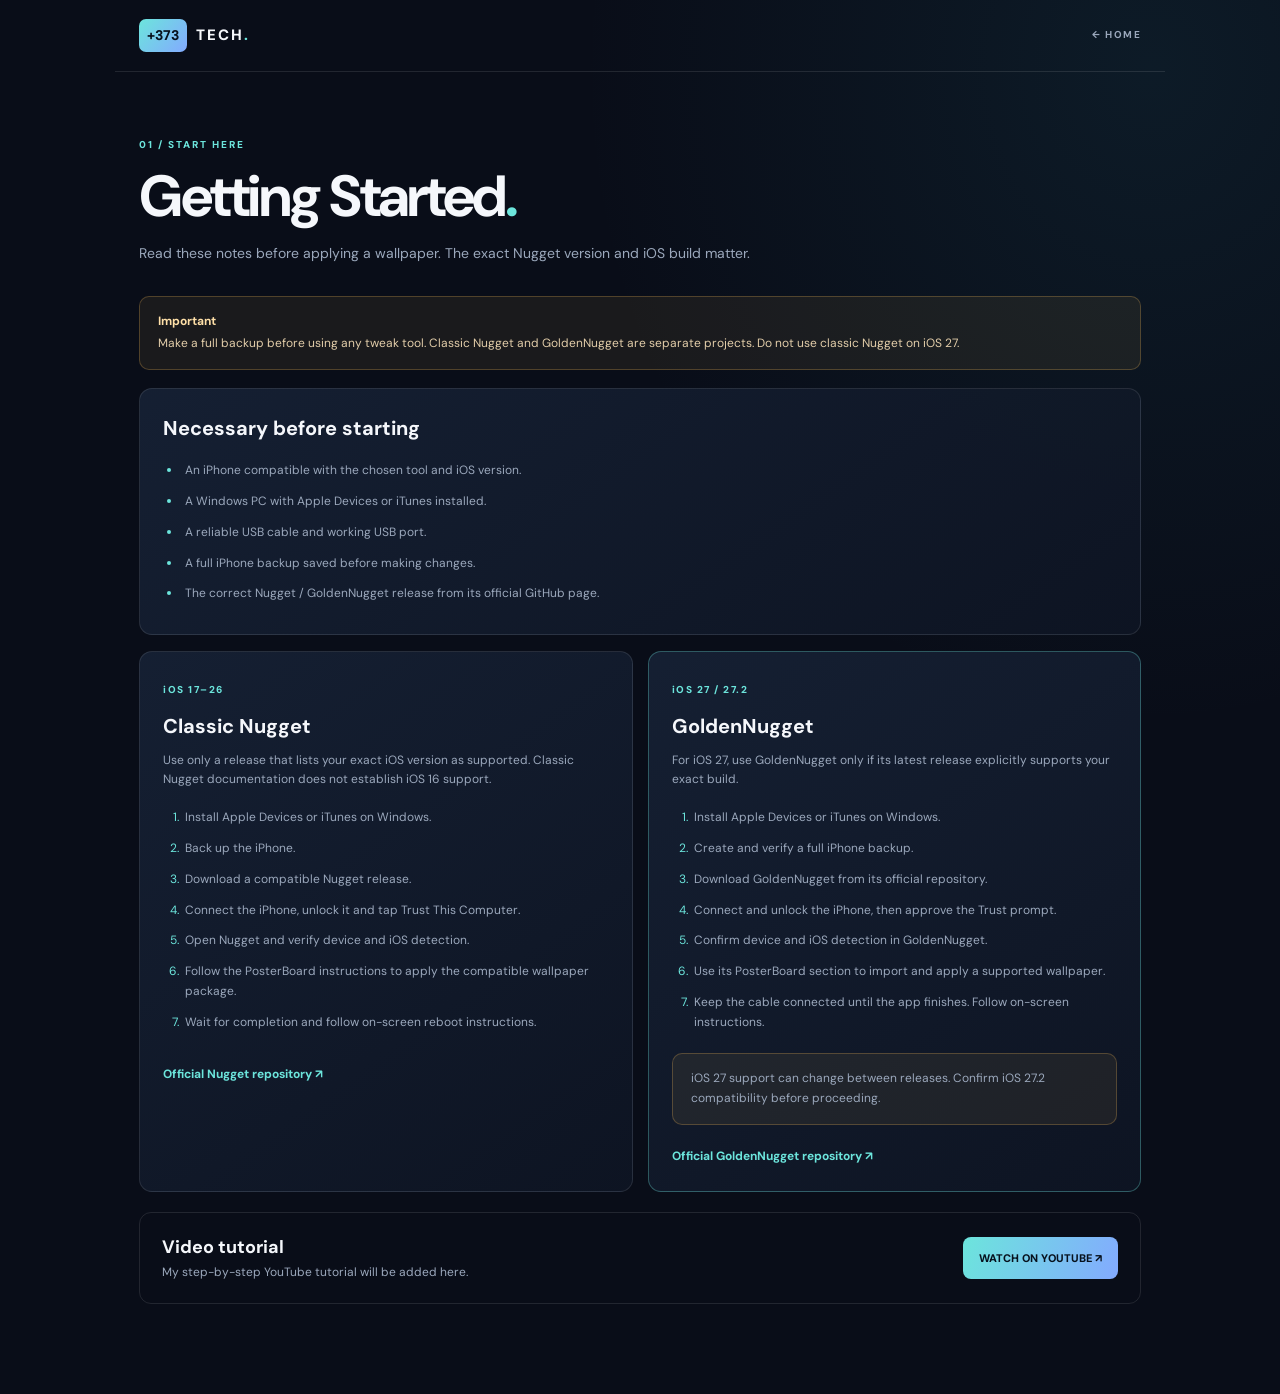
==== Getting_Started/index.html @ d276c44a "Add files via upload" ====
<!doctype html>
<html lang="en"><head><meta charset="utf-8"><meta name="viewport" content="width=device-width,initial-scale=1">
<meta name="theme-color" content="#090d18"><meta name="description" content="">
<title>Getting Started — +373 Tech</title><link rel="preconnect" href="https://fonts.googleapis.com"><link rel="preconnect" href="https://fonts.gstatic.com" crossorigin>
<link href="https://fonts.googleapis.com/css2?family=DM+Sans:wght@400;500;600;700;800&display=swap" rel="stylesheet"><link rel="stylesheet" href="style.css"></head><body><header class="topbar"><a class="brand" href="../index.html"><span class="brand-mark">+373</span><span class="brand-name">TECH<span class="dot">.</span></span></a><a class="back-link" href="../index.html">← HOME</a></header><main class="page"><p class="kicker">01 / START HERE</p><h1>Getting Started<span>.</span></h1><p class="lead">Read these notes before applying a wallpaper. The exact Nugget version and iOS build matter.</p>
<div class="warning"><strong>Important</strong>Make a full backup before using any tweak tool. Classic Nugget and GoldenNugget are separate projects. Do not use classic Nugget on iOS 27.</div>
<section class="panel"><h2>Necessary before starting</h2><ul><li>An iPhone compatible with the chosen tool and iOS version.</li><li>A Windows PC with Apple Devices or iTunes installed.</li><li>A reliable USB cable and working USB port.</li><li>A full iPhone backup saved before making changes.</li><li>The correct Nugget / GoldenNugget release from its official GitHub page.</li></ul></section>
<section class="guide-grid"><article class="panel"><span class="version">iOS 17–26</span><h2>Classic Nugget</h2><p>Use only a release that lists your exact iOS version as supported. Classic Nugget documentation does not establish iOS 16 support.</p><ol><li>Install Apple Devices or iTunes on Windows.</li><li>Back up the iPhone.</li><li>Download a compatible Nugget release.</li><li>Connect the iPhone, unlock it and tap Trust This Computer.</li><li>Open Nugget and verify device and iOS detection.</li><li>Follow the PosterBoard instructions to apply the compatible wallpaper package.</li><li>Wait for completion and follow on-screen reboot instructions.</li></ol><a class="text-link" href="https://github.com/leminlimez/Nugget" target="_blank">Official Nugget repository ↗</a></article>
<article class="panel featured"><span class="version">iOS 27 / 27.2</span><h2>GoldenNugget</h2><p>For iOS 27, use GoldenNugget only if its latest release explicitly supports your exact build.</p><ol><li>Install Apple Devices or iTunes on Windows.</li><li>Create and verify a full iPhone backup.</li><li>Download GoldenNugget from its official repository.</li><li>Connect and unlock the iPhone, then approve the Trust prompt.</li><li>Confirm device and iOS detection in GoldenNugget.</li><li>Use its PosterBoard section to import and apply a supported wallpaper.</li><li>Keep the cable connected until the app finishes. Follow on-screen instructions.</li></ol><p class="caution">iOS 27 support can change between releases. Confirm iOS 27.2 compatibility before proceeding.</p><a class="text-link" href="https://github.com/GoldenNugget-Team/GoldenNugget" target="_blank">Official GoldenNugget repository ↗</a></article></section>
<div class="video-panel"><div><h2>Video tutorial</h2><p>My step-by-step YouTube tutorial will be added here.</p></div><a class="action-button" href="https://www.youtube.com/" target="_blank">WATCH ON YOUTUBE ↗</a></div></main></body></html>
---- Getting_Started/style.css ----
*{box-sizing:border-box;margin:0;padding:0}:root{--bg:#090d18;--panel:#121c2d;--text:#f5f7fb;--muted:#9ba8bc;--line:rgba(255,255,255,.1);--cyan:#6ce5dc;--blue:#83aaff;--max:1050px}body{min-height:100vh;background:radial-gradient(ellipse at 90% 5%,rgba(42,128,150,.12),transparent 35%),var(--bg);font-family:'DM Sans',Arial,sans-serif;color:var(--text);line-height:1.65}a{color:inherit;text-decoration:none}.topbar{height:72px;max-width:var(--max);margin:auto;padding:0 24px;display:flex;align-items:center;justify-content:space-between;border-bottom:1px solid var(--line)}.brand{display:flex;align-items:center;gap:9px;font-weight:800}.brand-mark{font-size:14px;background:linear-gradient(130deg,var(--cyan),var(--blue));color:#07111d;padding:5px 8px;border-radius:7px}.brand-name{font-size:15px;letter-spacing:2px}.dot{color:var(--cyan)}.back-link{font-size:10px;letter-spacing:1.5px;color:var(--muted);font-weight:700}.page{max-width:var(--max);margin:auto;padding:65px 24px 90px}.kicker{font-size:10px;letter-spacing:2px;color:var(--cyan);font-weight:800;margin-bottom:10px}h1{font-size:clamp(36px,6vw,58px);line-height:1.12;letter-spacing:-2.5px;margin-bottom:14px}h1 span{color:var(--cyan)}.lead{font-size:14px;color:var(--muted);max-width:720px;margin-bottom:30px}.warning,.caution{border:1px solid rgba(255,190,90,.24);background:rgba(255,190,90,.07);border-radius:10px;padding:15px 18px;color:#e2cda9;font-size:12px}.warning{margin-bottom:18px}.warning strong{display:block;color:#ffe0a8;margin-bottom:3px}.panel{background:linear-gradient(145deg,rgba(22,33,52,.95),rgba(14,21,35,.95));border:1px solid var(--line);border-radius:13px;padding:23px}.panel h2{font-size:20px;margin-bottom:12px}.panel p,.panel li{font-size:12px;color:var(--muted)}.panel ul,.panel ol{padding-left:19px}.panel li{padding:4px 0 7px 3px}.panel li::marker{color:var(--cyan)}.guide-grid{display:grid;grid-template-columns:1fr 1fr;gap:15px;margin-top:16px}.version{font-size:10px;color:var(--cyan);letter-spacing:1.5px;font-weight:800}.guide-grid h2{margin:8px 0}.guide-grid ol{margin:14px 0}.featured{border-color:rgba(108,229,220,.32)}.caution{margin:10px 0}.text-link{display:inline-block;margin-top:12px;font-size:12px;color:var(--cyan);font-weight:700}.video-panel{margin-top:20px;padding:20px 22px;border:1px solid var(--line);border-radius:12px;display:flex;justify-content:space-between;align-items:center;gap:20px}.video-panel h2{font-size:18px}.video-panel p{font-size:12px;color:var(--muted)}.action-button,.download-button{display:inline-flex;align-items:center;justify-content:center;background:linear-gradient(110deg,var(--cyan),var(--blue));color:#07111d;font-weight:800;border-radius:8px;padding:12px 16px;font-size:11px}.app-list{border-top:1px solid var(--line)}.app{display:flex;align-items:center;gap:15px;padding:16px 12px;border-bottom:1px solid var(--line)}.app:hover{background:rgba(255,255,255,.035)}.app-icon{width:43px;height:43px;display:grid;place-items:center;border-radius:11px;font-size:18px;font-weight:800;background:#e8eef9;color:#17243a}.itunes{background:linear-gradient(135deg,#c8a3ff,#7d80ff);color:white}.nugget{background:#d5f4ec;color:#164a43}.gold{background:linear-gradient(135deg,#ffdc8c,#ff9c64);color:#54300f}.app-text{display:flex;flex-direction:column;flex:1}.app-text strong{font-size:14px}.app-text small{font-size:11px;color:var(--muted)}.download{font-size:10px;color:var(--cyan);font-weight:800}.footnote{font-size:10px;color:#78869c;margin-top:18px}.wallpaper-grid{display:grid;grid-template-columns:repeat(3,minmax(0,1fr));gap:17px}.wallpaper-card{padding:13px;border:1px solid var(--line);background:linear-gradient(145deg,rgba(22,33,52,.9),rgba(13,20,33,.95));border-radius:13px;min-width:0}.wallpaper-card h2{font-size:14px;margin:2px 0 11px;min-height:24px}.preview-frame{height:300px;border:1px solid rgba(255,255,255,.14);border-radius:9px;overflow:hidden;background:radial-gradient(ellipse at center,#243e5b,#0b1120 70%);position:relative}.preview-frame img{width:100%;height:100%;object-fit:cover;display:block}.preview-overlay{position:absolute;bottom:9px;left:9px;font-size:8px;letter-spacing:1.5px;color:rgba(255,255,255,.65);background:rgba(0,0,0,.35);padding:4px 6px;border-radius:4px;pointer-events:none}.download-button{width:100%;margin-top:12px;min-height:43px}.download-button:hover,.action-button:hover{filter:brightness(1.08)}@media(max-width:800px){.wallpaper-grid{grid-template-columns:repeat(2,minmax(0,1fr))}.preview-frame{height:280px}}@media(max-width:560px){.topbar{height:65px}.page{padding-top:48px}.guide-grid,.wallpaper-grid{grid-template-columns:1fr}.preview-frame{height:390px}.video-panel{align-items:flex-start;flex-direction:column}.app{gap:10px}.download{font-size:8px}.app-text small{font-size:10px}}
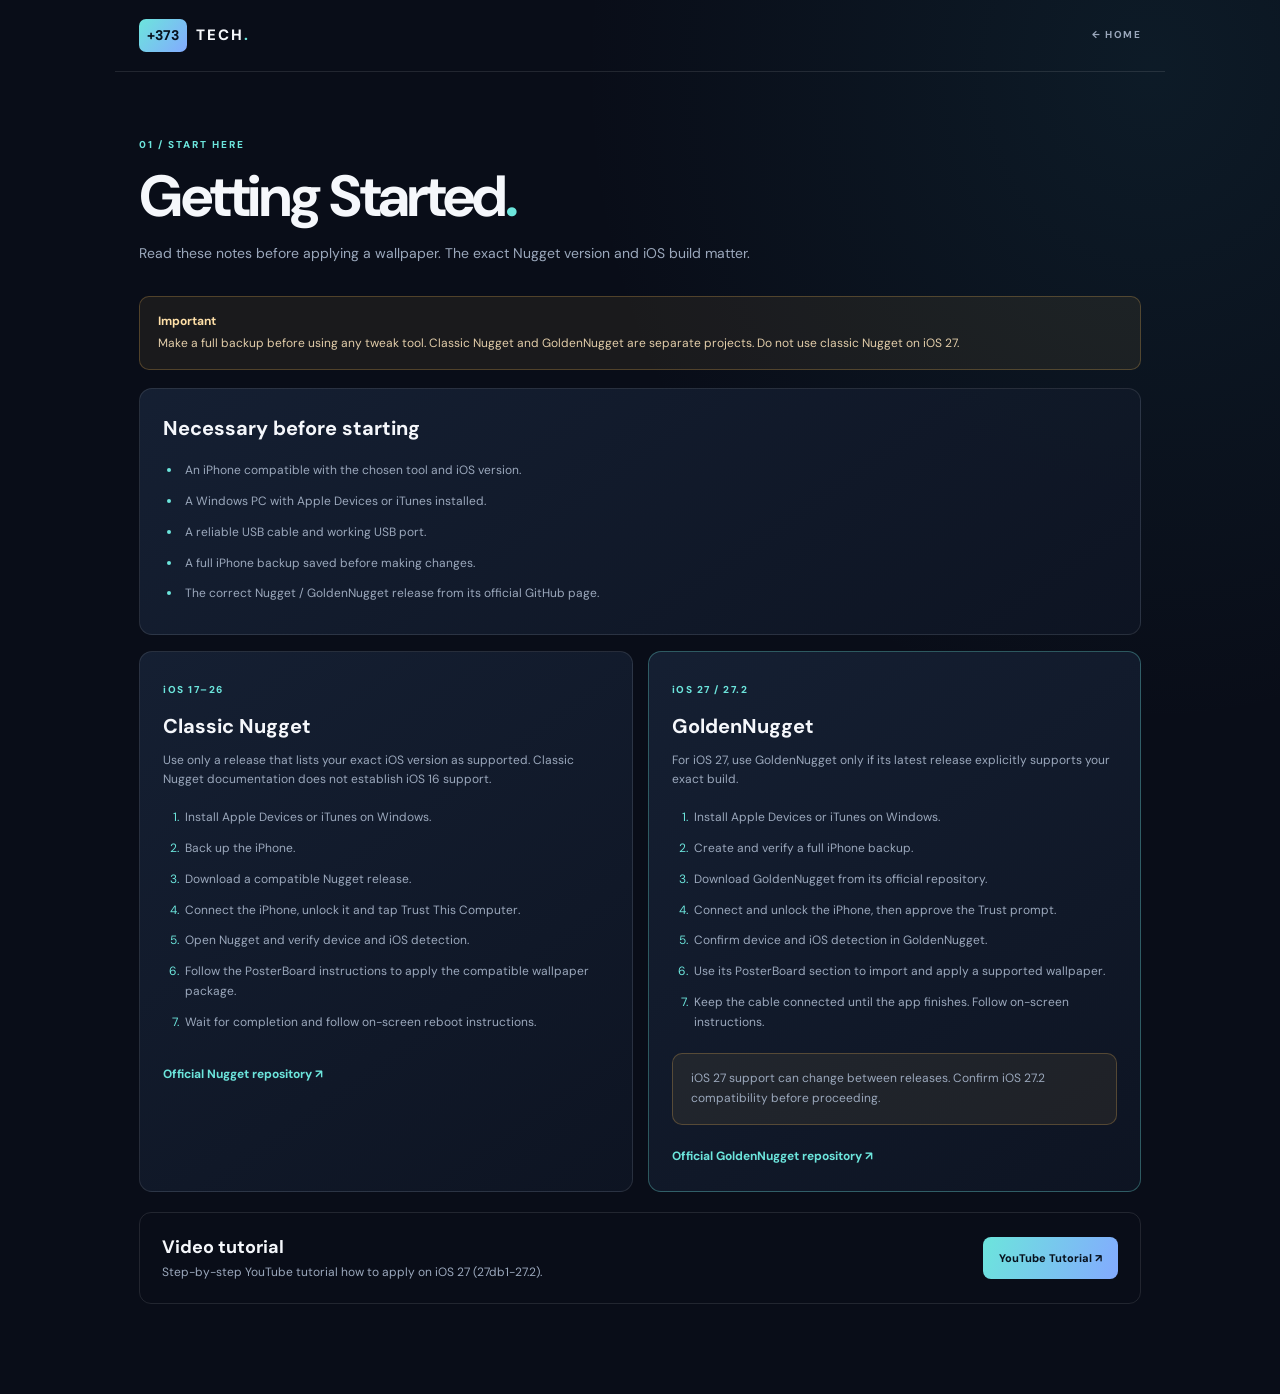
==== commit 161ffc0d: "Add YouTube tutorial link for iOS 27 Updated the video tutorial section with a specific YouTube link" ====
--- a/Getting_Started/index.html
+++ b/Getting_Started/index.html
@@ -7,4 +7,4 @@
 <section class="panel"><h2>Necessary before starting</h2><ul><li>An iPhone compatible with the chosen tool and iOS version.</li><li>A Windows PC with Apple Devices or iTunes installed.</li><li>A reliable USB cable and working USB port.</li><li>A full iPhone backup saved before making changes.</li><li>The correct Nugget / GoldenNugget release from its official GitHub page.</li></ul></section>
 <section class="guide-grid"><article class="panel"><span class="version">iOS 17–26</span><h2>Classic Nugget</h2><p>Use only a release that lists your exact iOS version as supported. Classic Nugget documentation does not establish iOS 16 support.</p><ol><li>Install Apple Devices or iTunes on Windows.</li><li>Back up the iPhone.</li><li>Download a compatible Nugget release.</li><li>Connect the iPhone, unlock it and tap Trust This Computer.</li><li>Open Nugget and verify device and iOS detection.</li><li>Follow the PosterBoard instructions to apply the compatible wallpaper package.</li><li>Wait for completion and follow on-screen reboot instructions.</li></ol><a class="text-link" href="https://github.com/leminlimez/Nugget" target="_blank">Official Nugget repository ↗</a></article>
 <article class="panel featured"><span class="version">iOS 27 / 27.2</span><h2>GoldenNugget</h2><p>For iOS 27, use GoldenNugget only if its latest release explicitly supports your exact build.</p><ol><li>Install Apple Devices or iTunes on Windows.</li><li>Create and verify a full iPhone backup.</li><li>Download GoldenNugget from its official repository.</li><li>Connect and unlock the iPhone, then approve the Trust prompt.</li><li>Confirm device and iOS detection in GoldenNugget.</li><li>Use its PosterBoard section to import and apply a supported wallpaper.</li><li>Keep the cable connected until the app finishes. Follow on-screen instructions.</li></ol><p class="caution">iOS 27 support can change between releases. Confirm iOS 27.2 compatibility before proceeding.</p><a class="text-link" href="https://github.com/GoldenNugget-Team/GoldenNugget" target="_blank">Official GoldenNugget repository ↗</a></article></section>
-<div class="video-panel"><div><h2>Video tutorial</h2><p>My step-by-step YouTube tutorial will be added here.</p></div><a class="action-button" href="https://www.youtube.com/" target="_blank">WATCH ON YOUTUBE ↗</a></div></main></body></html>+<div class="video-panel"><div><h2>Video tutorial</h2><p>Step-by-step YouTube tutorial how to apply on iOS 27 (27db1-27.2).</p></div><a class="action-button" href="https://youtu.be/yAaeJrNI1XI?si=7ixByNw921T7hAdV" target="_blank">YouTube Tutorial ↗</a></div></main></body></html>
